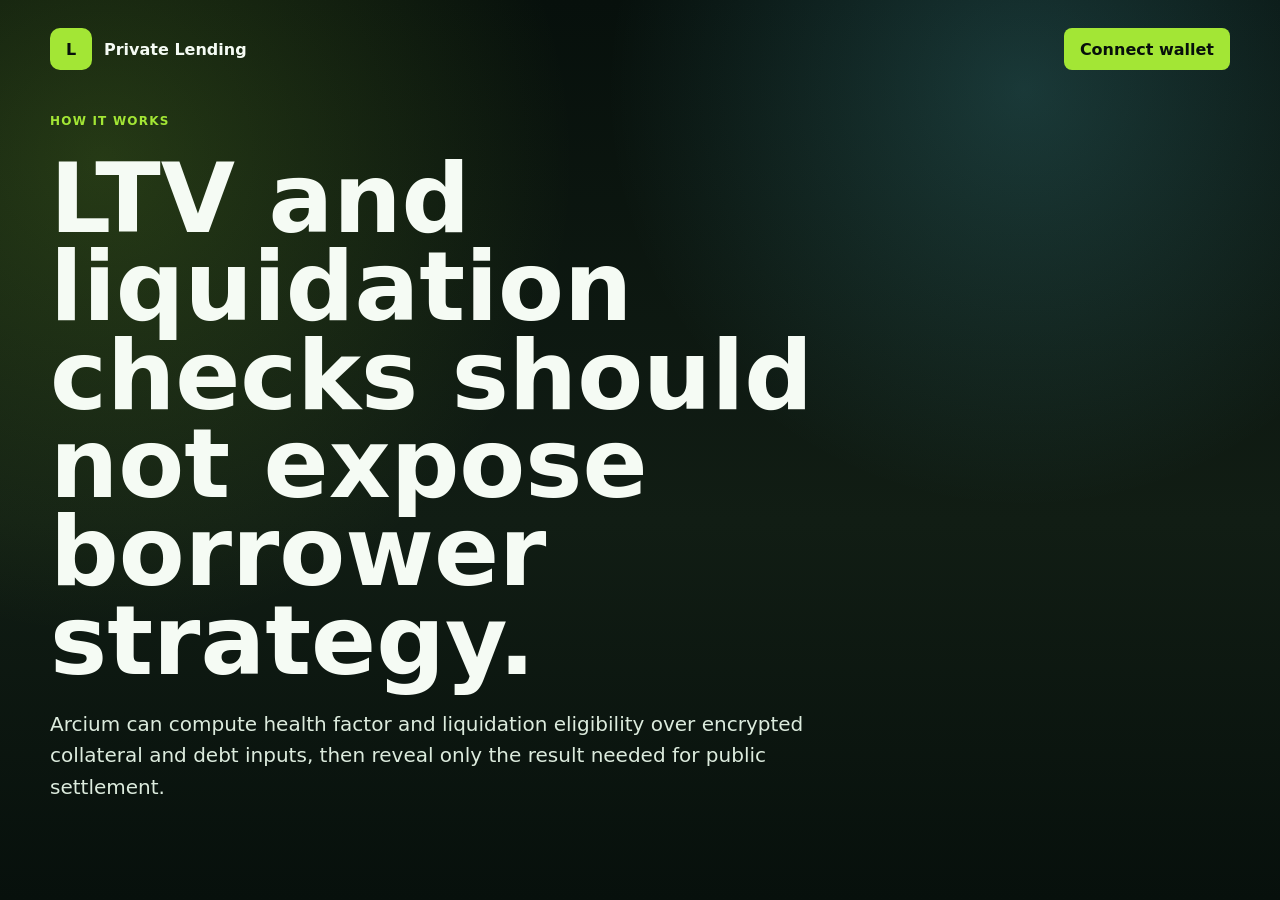
==== app/how-it-works.html @ e73a4420 "Restructure lending app into wallet-enabled pages" ====
<!doctype html><html lang="en"><head><meta charset="utf-8"/><meta name="viewport" content="width=device-width,initial-scale=1"/><title>How Private Lending Works</title><link rel="icon" href="/app/favicon.svg" type="image/svg+xml"/><link rel="stylesheet" href="/app/site.css"/><script src="/app/wallet.js" defer></script></head><body><main class="shell"><nav class="nav"><a class="brand" href="/app"><span class="brand-mark">L</span><span>Private Lending</span></a><button data-wallet-connect>Connect wallet</button></nav><section class="hero"><p class="eyebrow">How it works</p><h1>LTV and liquidation checks should not expose borrower strategy.</h1><p class="lede">Arcium can compute health factor and liquidation eligibility over encrypted collateral and debt inputs, then reveal only the result needed for public settlement.</p></section></main></body></html>
---- app/site.css ----
:root{color-scheme:dark;--bg:#07100c;--panel:rgba(15,24,18,.86);--line:rgba(230,245,235,.16);--text:#f5fbf4;--muted:#adbdaf;--accent:#a3e635;--accent2:#67e8f9;font-family:Inter,ui-sans-serif,system-ui,-apple-system,BlinkMacSystemFont,"Segoe UI",sans-serif}*{box-sizing:border-box}body{margin:0;min-height:100vh;color:var(--text);background:radial-gradient(circle at 80% 10%,rgba(103,232,249,.18),transparent 32%),radial-gradient(circle at 8% 18%,rgba(163,230,53,.18),transparent 34%),linear-gradient(180deg,#07100c,#111d14 58%,#07100c)}a{color:inherit;text-decoration:none}.shell{width:min(1180px,calc(100% - 32px));margin:0 auto;padding:28px 0 56px}.nav{display:flex;align-items:center;justify-content:space-between;gap:16px;margin-bottom:42px}.brand{display:flex;align-items:center;gap:12px;font-weight:850}.brand-mark{display:grid;place-items:center;width:42px;height:42px;border-radius:10px;background:var(--accent);color:#07100b}.links,.cta-row{display:flex;gap:12px;align-items:center;flex-wrap:wrap;color:var(--muted)}button,.primary{border:0;border-radius:8px;min-height:42px;padding:0 16px;background:var(--accent);color:#07100b;font:inherit;font-weight:850;cursor:pointer}.secondary{border:1px solid var(--line);background:rgba(255,255,255,.05);color:var(--text)}.hero{min-height:56vh;display:grid;align-content:center;gap:24px}.eyebrow{margin:0;color:var(--accent);font-size:12px;font-weight:850;text-transform:uppercase;letter-spacing:.1em}h1{max-width:920px;margin:0;font-size:clamp(46px,8vw,96px);line-height:.92}h2{margin:0 0 10px;font-size:28px}p{color:var(--muted);line-height:1.58}.lede{max-width:760px;margin:0;font-size:20px;color:#dcebdd}.grid{display:grid;grid-template-columns:repeat(3,1fr);gap:16px;margin-top:28px}.card,.panel{border:1px solid var(--line);border-radius:12px;background:var(--panel);box-shadow:0 22px 70px rgba(0,0,0,.28);padding:20px}.layout{display:grid;grid-template-columns:minmax(0,1fr) 360px;gap:18px}.form-grid{display:grid;grid-template-columns:repeat(2,minmax(0,1fr));gap:14px}label{display:grid;gap:8px;color:var(--muted);font-weight:750;font-size:13px}input,select{width:100%;border:1px solid var(--line);border-radius:8px;min-height:44px;padding:0 12px;color:var(--text);background:rgba(4,8,6,.72);font:inherit}.wide{grid-column:1/-1}.verified{color:var(--accent)}.warning{color:#facc15}@media(max-width:850px){.grid,.layout,.form-grid{grid-template-columns:1fr}.nav{align-items:flex-start;flex-direction:column}}
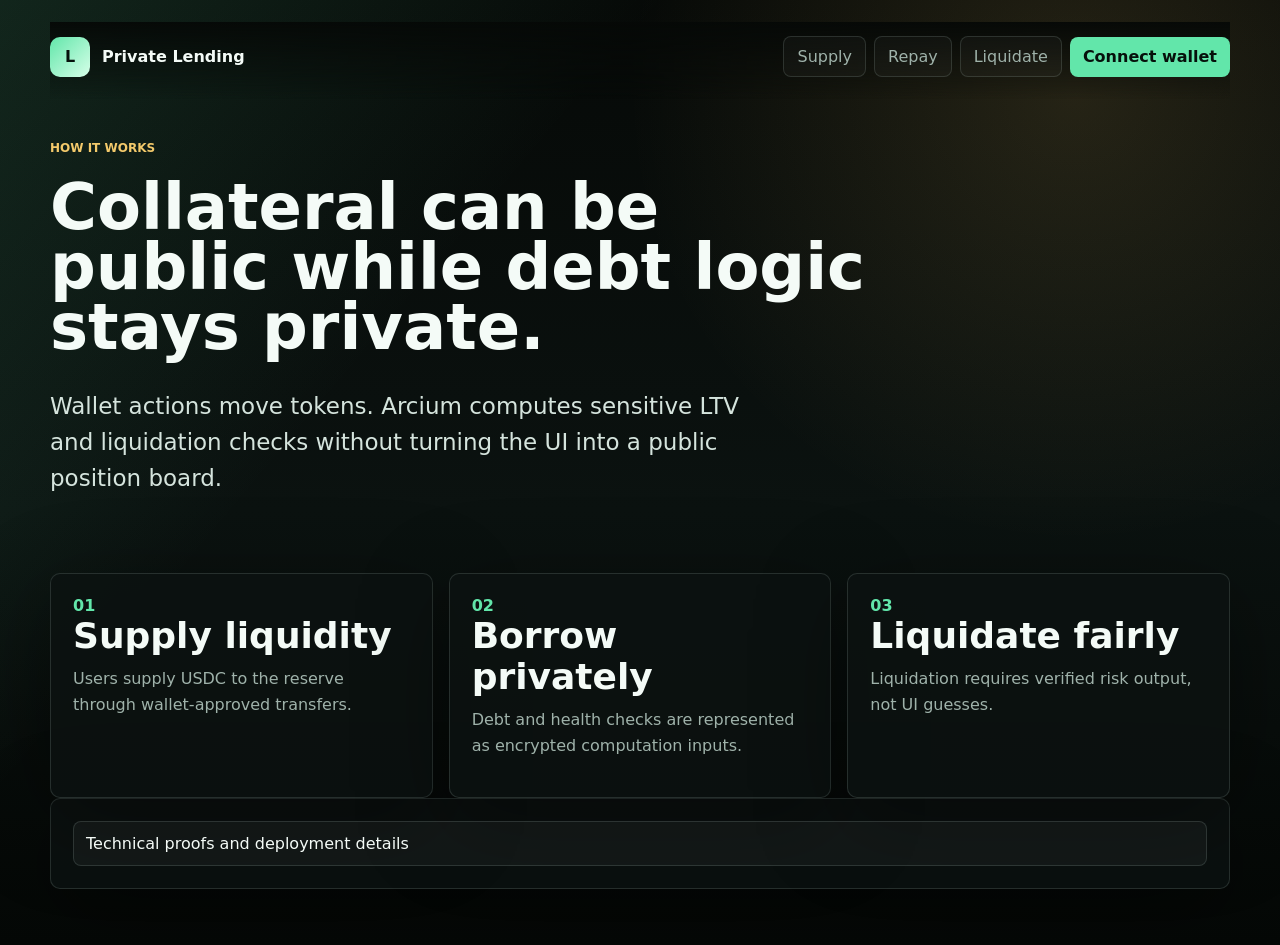
==== commit 2f75136d: "Modernize wallet enabled lending UI" ====
--- a/app/how-it-works.html
+++ b/app/how-it-works.html
@@ -1 +1 @@
-<!doctype html><html lang="en"><head><meta charset="utf-8"/><meta name="viewport" content="width=device-width,initial-scale=1"/><title>How Private Lending Works</title><link rel="icon" href="/app/favicon.svg" type="image/svg+xml"/><link rel="stylesheet" href="/app/site.css"/><script src="/app/wallet.js" defer></script></head><body><main class="shell"><nav class="nav"><a class="brand" href="/app"><span class="brand-mark">L</span><span>Private Lending</span></a><button data-wallet-connect>Connect wallet</button></nav><section class="hero"><p class="eyebrow">How it works</p><h1>LTV and liquidation checks should not expose borrower strategy.</h1><p class="lede">Arcium can compute health factor and liquidation eligibility over encrypted collateral and debt inputs, then reveal only the result needed for public settlement.</p></section></main></body></html>
+<!doctype html><html lang="en"><head><meta charset="utf-8"/><meta name="viewport" content="width=device-width, initial-scale=1"/><title>How Private Lending Works</title><link rel="icon" href="/app/favicon.svg" type="image/svg+xml"/><link rel="stylesheet" href="/app/site.css"/><script src="/app/wallet.js" defer></script></head><body><main class="shell"><header class="topbar"><a class="brand" href="/app"><span class="brand-mark">L</span><span>Private Lending</span></a><nav class="nav-links"><a href="/app/pages/supply-borrow.html">Supply</a><a href="/app/pages/repay-withdraw.html">Repay</a><a href="/app/pages/liquidation.html">Liquidate</a><button class="wallet-trigger" type="button" data-wallet-connect>Connect wallet</button></nav></header><section class="page-head"><p class="eyebrow">How it works</p><h1>Collateral can be public while debt logic stays private.</h1><p class="lede">Wallet actions move tokens. Arcium computes sensitive LTV and liquidation checks without turning the UI into a public position board.</p></section><section class="grid"><article class="feature-card"><span>01</span><h2>Supply liquidity</h2><p>Users supply USDC to the reserve through wallet-approved transfers.</p></article><article class="feature-card"><span>02</span><h2>Borrow privately</h2><p>Debt and health checks are represented as encrypted computation inputs.</p></article><article class="feature-card"><span>03</span><h2>Liquidate fairly</h2><p>Liquidation requires verified risk output, not UI guesses.</p></article></section><section class="panel proof-panel"><button class="proof-toggle" type="button" data-proof-toggle>Technical proofs and deployment details</button><div class="proof-body"><dl class="kv"><div><dt>Status</dt><dd data-contract-state>Checking</dd></div><div><dt>Program</dt><dd data-program-id>Checking</dd></div><div><dt>Deploy tx</dt><dd data-deploy-tx>Checking</dd></div></dl></div></section></main></body></html>
--- a/app/site.css
+++ b/app/site.css
@@ -1 +1,468 @@
-:root{color-scheme:dark;--bg:#07100c;--panel:rgba(15,24,18,.86);--line:rgba(230,245,235,.16);--text:#f5fbf4;--muted:#adbdaf;--accent:#a3e635;--accent2:#67e8f9;font-family:Inter,ui-sans-serif,system-ui,-apple-system,BlinkMacSystemFont,"Segoe UI",sans-serif}*{box-sizing:border-box}body{margin:0;min-height:100vh;color:var(--text);background:radial-gradient(circle at 80% 10%,rgba(103,232,249,.18),transparent 32%),radial-gradient(circle at 8% 18%,rgba(163,230,53,.18),transparent 34%),linear-gradient(180deg,#07100c,#111d14 58%,#07100c)}a{color:inherit;text-decoration:none}.shell{width:min(1180px,calc(100% - 32px));margin:0 auto;padding:28px 0 56px}.nav{display:flex;align-items:center;justify-content:space-between;gap:16px;margin-bottom:42px}.brand{display:flex;align-items:center;gap:12px;font-weight:850}.brand-mark{display:grid;place-items:center;width:42px;height:42px;border-radius:10px;background:var(--accent);color:#07100b}.links,.cta-row{display:flex;gap:12px;align-items:center;flex-wrap:wrap;color:var(--muted)}button,.primary{border:0;border-radius:8px;min-height:42px;padding:0 16px;background:var(--accent);color:#07100b;font:inherit;font-weight:850;cursor:pointer}.secondary{border:1px solid var(--line);background:rgba(255,255,255,.05);color:var(--text)}.hero{min-height:56vh;display:grid;align-content:center;gap:24px}.eyebrow{margin:0;color:var(--accent);font-size:12px;font-weight:850;text-transform:uppercase;letter-spacing:.1em}h1{max-width:920px;margin:0;font-size:clamp(46px,8vw,96px);line-height:.92}h2{margin:0 0 10px;font-size:28px}p{color:var(--muted);line-height:1.58}.lede{max-width:760px;margin:0;font-size:20px;color:#dcebdd}.grid{display:grid;grid-template-columns:repeat(3,1fr);gap:16px;margin-top:28px}.card,.panel{border:1px solid var(--line);border-radius:12px;background:var(--panel);box-shadow:0 22px 70px rgba(0,0,0,.28);padding:20px}.layout{display:grid;grid-template-columns:minmax(0,1fr) 360px;gap:18px}.form-grid{display:grid;grid-template-columns:repeat(2,minmax(0,1fr));gap:14px}label{display:grid;gap:8px;color:var(--muted);font-weight:750;font-size:13px}input,select{width:100%;border:1px solid var(--line);border-radius:8px;min-height:44px;padding:0 12px;color:var(--text);background:rgba(4,8,6,.72);font:inherit}.wide{grid-column:1/-1}.verified{color:var(--accent)}.warning{color:#facc15}@media(max-width:850px){.grid,.layout,.form-grid{grid-template-columns:1fr}.nav{align-items:flex-start;flex-direction:column}}
+:root {
+  color-scheme: dark;
+  --bg: #060907;
+  --bg-soft: #0b1210;
+  --panel: rgba(12, 19, 17, 0.84);
+  --panel-2: rgba(15, 28, 24, 0.72);
+  --line: rgba(204, 235, 224, 0.14);
+  --line-strong: rgba(98, 230, 170, 0.36);
+  --text: #f4fbf7;
+  --muted: #9fb2aa;
+  --accent: #62e6aa;
+  --accent-2: #f3c96b;
+  --red: #ff7a7a;
+  --green: #7cf7b4;
+  --shadow: 0 24px 90px rgba(0, 0, 0, 0.38);
+  font-family:
+    Inter, ui-sans-serif, system-ui, -apple-system, BlinkMacSystemFont, "Segoe UI",
+    sans-serif;
+}
+
+* {
+  box-sizing: border-box;
+}
+
+body {
+  margin: 0;
+  min-height: 100vh;
+  color: var(--text);
+  background:
+    linear-gradient(130deg, rgba(98, 230, 170, 0.13), transparent 32rem),
+    radial-gradient(circle at 84% 10%, rgba(243, 201, 107, 0.13), transparent 28rem),
+    linear-gradient(180deg, var(--bg), var(--bg-soft) 54%, #050806);
+}
+
+a {
+  color: inherit;
+  text-decoration: none;
+}
+
+button,
+input,
+select,
+textarea {
+  font: inherit;
+}
+
+.shell {
+  width: min(1180px, calc(100% - 32px));
+  margin: 0 auto;
+  padding: 22px 0 56px;
+}
+
+.topbar {
+  position: sticky;
+  top: 0;
+  z-index: 30;
+  display: flex;
+  align-items: center;
+  justify-content: space-between;
+  gap: 18px;
+  padding: 14px 0 22px;
+  background: linear-gradient(180deg, rgba(6, 9, 7, 0.96), rgba(6, 9, 7, 0));
+  backdrop-filter: blur(16px);
+}
+
+.brand {
+  display: inline-flex;
+  align-items: center;
+  gap: 12px;
+  font-weight: 900;
+}
+
+.brand-mark {
+  display: grid;
+  width: 40px;
+  height: 40px;
+  place-items: center;
+  border-radius: 10px;
+  color: #06100b;
+  background: linear-gradient(135deg, var(--accent), #d7ffe9);
+}
+
+.nav-links {
+  display: flex;
+  flex-wrap: wrap;
+  gap: 8px;
+  align-items: center;
+  justify-content: center;
+}
+
+.nav-links a,
+.ghost,
+.wallet-trigger {
+  min-height: 40px;
+  border: 1px solid var(--line);
+  border-radius: 8px;
+  padding: 10px 13px;
+  color: var(--muted);
+  background: rgba(255, 255, 255, 0.03);
+}
+
+.nav-links a:hover,
+.ghost:hover {
+  color: var(--text);
+  border-color: var(--line-strong);
+}
+
+.wallet-trigger,
+.primary,
+.action {
+  cursor: pointer;
+  border: 0;
+  color: #06100b;
+  background: var(--accent);
+  font-weight: 900;
+}
+
+.hero {
+  display: grid;
+  grid-template-columns: minmax(0, 1.15fr) minmax(320px, 0.85fr);
+  gap: clamp(22px, 4vw, 56px);
+  align-items: center;
+  min-height: calc(100vh - 112px);
+}
+
+.eyebrow {
+  margin: 0 0 12px;
+  color: var(--accent-2);
+  font-size: 12px;
+  font-weight: 900;
+  letter-spacing: 0;
+  text-transform: uppercase;
+}
+
+h1,
+h2,
+h3,
+p {
+  margin-top: 0;
+}
+
+h1 {
+  max-width: 880px;
+  margin-bottom: 22px;
+  font-size: clamp(44px, 7vw, 92px);
+  line-height: 0.94;
+  letter-spacing: 0;
+}
+
+h2 {
+  margin-bottom: 10px;
+  font-size: clamp(24px, 3vw, 36px);
+  letter-spacing: 0;
+}
+
+.lede {
+  max-width: 720px;
+  color: #d5e4dd;
+  font-size: clamp(18px, 2vw, 23px);
+  line-height: 1.55;
+}
+
+.cta-row,
+.page-actions,
+.status-row {
+  display: flex;
+  flex-wrap: wrap;
+  gap: 12px;
+  align-items: center;
+}
+
+.primary,
+.secondary,
+.action,
+.ghost {
+  display: inline-flex;
+  min-height: 44px;
+  align-items: center;
+  justify-content: center;
+  border-radius: 8px;
+  padding: 0 16px;
+}
+
+.secondary {
+  color: var(--text);
+  border: 1px solid var(--line);
+  background: rgba(255, 255, 255, 0.04);
+}
+
+.panel,
+.feature-card,
+.stat {
+  border: 1px solid var(--line);
+  border-radius: 10px;
+  background: var(--panel);
+  box-shadow: var(--shadow);
+}
+
+.panel {
+  padding: 22px;
+}
+
+.hero-card {
+  min-height: 390px;
+  padding: 24px;
+  background:
+    linear-gradient(145deg, rgba(98, 230, 170, 0.16), transparent),
+    var(--panel);
+}
+
+.hero-card-grid {
+  display: grid;
+  gap: 12px;
+  margin-top: 18px;
+}
+
+.stat {
+  padding: 16px;
+  background: var(--panel-2);
+}
+
+.stat strong {
+  display: block;
+  margin-bottom: 4px;
+  color: var(--accent);
+  font-size: 28px;
+}
+
+.muted,
+.hint,
+.feature-card p,
+.panel p {
+  color: var(--muted);
+  line-height: 1.6;
+}
+
+.grid {
+  display: grid;
+  grid-template-columns: repeat(3, minmax(0, 1fr));
+  gap: 16px;
+  margin-top: 28px;
+}
+
+.feature-card {
+  min-height: 210px;
+  padding: 22px;
+  transition:
+    transform 160ms ease,
+    border-color 160ms ease;
+}
+
+.feature-card:hover {
+  transform: translateY(-2px);
+  border-color: var(--line-strong);
+}
+
+.feature-card span {
+  color: var(--accent);
+  font-weight: 900;
+}
+
+.page-head {
+  display: grid;
+  gap: 10px;
+  max-width: 820px;
+  padding: 42px 0 26px;
+}
+
+.page-head h1 {
+  font-size: clamp(38px, 5vw, 68px);
+}
+
+.layout {
+  display: grid;
+  grid-template-columns: minmax(0, 1fr) 360px;
+  gap: 18px;
+  align-items: start;
+}
+
+.form-grid {
+  display: grid;
+  grid-template-columns: repeat(2, minmax(0, 1fr));
+  gap: 14px;
+}
+
+.wide {
+  grid-column: 1 / -1;
+}
+
+label {
+  display: grid;
+  gap: 8px;
+  color: var(--text);
+  font-size: 13px;
+  font-weight: 850;
+}
+
+input,
+select,
+textarea,
+output {
+  width: 100%;
+  min-height: 46px;
+  border: 1px solid var(--line);
+  border-radius: 8px;
+  padding: 11px 12px;
+  color: var(--text);
+  background: rgba(4, 8, 10, 0.72);
+  outline: none;
+}
+
+textarea {
+  min-height: 130px;
+  resize: vertical;
+}
+
+input:focus,
+select:focus,
+textarea:focus {
+  border-color: var(--accent);
+}
+
+.proof-toggle {
+  width: 100%;
+  cursor: pointer;
+  border: 1px solid var(--line);
+  border-radius: 8px;
+  padding: 12px;
+  color: var(--text);
+  background: rgba(255, 255, 255, 0.04);
+  text-align: left;
+}
+
+.proof-body {
+  display: none;
+  margin-top: 12px;
+  overflow-wrap: anywhere;
+}
+
+.proof-panel.open .proof-body {
+  display: block;
+}
+
+.kv {
+  display: grid;
+  gap: 10px;
+}
+
+.kv div {
+  display: grid;
+  gap: 4px;
+  padding-bottom: 10px;
+  border-bottom: 1px solid var(--line);
+}
+
+.kv dt {
+  color: var(--muted);
+  font-size: 12px;
+  text-transform: uppercase;
+}
+
+.kv dd {
+  margin: 0;
+}
+
+.status-pill {
+  display: inline-flex;
+  width: fit-content;
+  min-height: 30px;
+  align-items: center;
+  border: 1px solid var(--line);
+  border-radius: 999px;
+  padding: 0 10px;
+  color: var(--muted);
+}
+
+.status-pill.good {
+  color: #06100b;
+  border-color: var(--green);
+  background: var(--green);
+}
+
+.status-pill.warn {
+  color: #130e02;
+  border-color: var(--accent-2);
+  background: var(--accent-2);
+}
+
+.activity {
+  display: grid;
+  gap: 10px;
+  margin-top: 14px;
+}
+
+.activity-item {
+  border: 1px solid var(--line);
+  border-radius: 8px;
+  padding: 12px;
+  background: rgba(0, 0, 0, 0.18);
+}
+
+.wallet-modal {
+  position: fixed;
+  inset: 0;
+  z-index: 100;
+  display: none;
+  place-items: center;
+  padding: 18px;
+  background: rgba(0, 0, 0, 0.62);
+  backdrop-filter: blur(10px);
+}
+
+.wallet-modal.open {
+  display: grid;
+}
+
+.wallet-dialog {
+  width: min(460px, 100%);
+  border: 1px solid var(--line);
+  border-radius: 12px;
+  padding: 20px;
+  background: #0b1210;
+  box-shadow: var(--shadow);
+}
+
+.wallet-option {
+  display: flex;
+  width: 100%;
+  min-height: 56px;
+  align-items: center;
+  justify-content: space-between;
+  gap: 12px;
+  margin-top: 10px;
+  cursor: pointer;
+  border: 1px solid var(--line);
+  border-radius: 8px;
+  padding: 0 14px;
+  color: var(--text);
+  background: rgba(255, 255, 255, 0.04);
+}
+
+.wallet-option:hover {
+  border-color: var(--line-strong);
+}
+
+.wallet-option small {
+  color: var(--muted);
+}
+
+@media (max-width: 900px) {
+  .topbar,
+  .layout,
+  .hero,
+  .grid,
+  .form-grid {
+    grid-template-columns: 1fr;
+  }
+
+  .topbar {
+    align-items: stretch;
+    flex-direction: column;
+  }
+
+  .hero {
+    min-height: auto;
+    padding-top: 28px;
+  }
+}
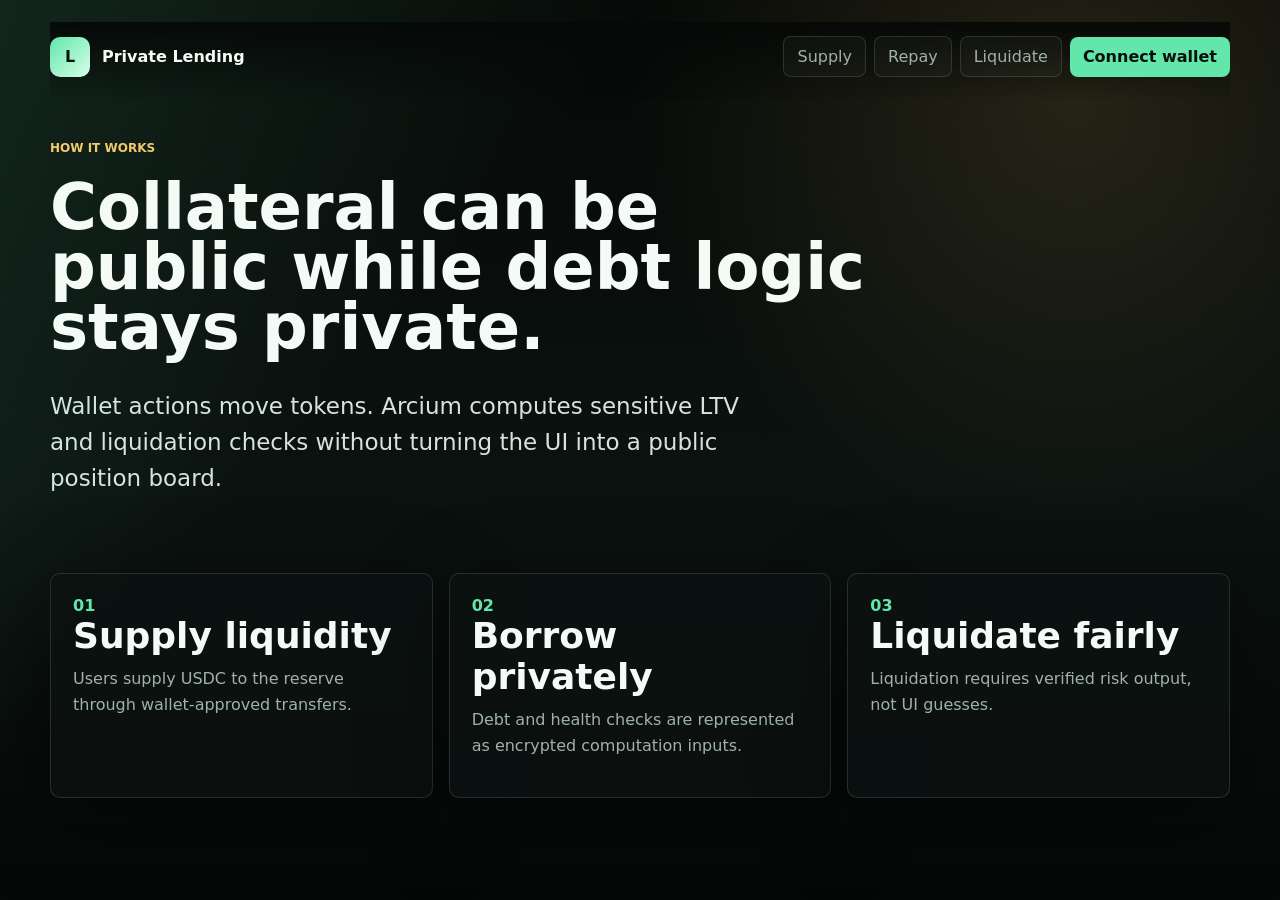
==== commit 91efe0ea: "Implement live Arcium dapp flows" ====
--- a/app/how-it-works.html
+++ b/app/how-it-works.html
@@ -1 +1 @@
-<!doctype html><html lang="en"><head><meta charset="utf-8"/><meta name="viewport" content="width=device-width, initial-scale=1"/><title>How Private Lending Works</title><link rel="icon" href="/app/favicon.svg" type="image/svg+xml"/><link rel="stylesheet" href="/app/site.css"/><script src="/app/wallet.js" defer></script></head><body><main class="shell"><header class="topbar"><a class="brand" href="/app"><span class="brand-mark">L</span><span>Private Lending</span></a><nav class="nav-links"><a href="/app/pages/supply-borrow.html">Supply</a><a href="/app/pages/repay-withdraw.html">Repay</a><a href="/app/pages/liquidation.html">Liquidate</a><button class="wallet-trigger" type="button" data-wallet-connect>Connect wallet</button></nav></header><section class="page-head"><p class="eyebrow">How it works</p><h1>Collateral can be public while debt logic stays private.</h1><p class="lede">Wallet actions move tokens. Arcium computes sensitive LTV and liquidation checks without turning the UI into a public position board.</p></section><section class="grid"><article class="feature-card"><span>01</span><h2>Supply liquidity</h2><p>Users supply USDC to the reserve through wallet-approved transfers.</p></article><article class="feature-card"><span>02</span><h2>Borrow privately</h2><p>Debt and health checks are represented as encrypted computation inputs.</p></article><article class="feature-card"><span>03</span><h2>Liquidate fairly</h2><p>Liquidation requires verified risk output, not UI guesses.</p></article></section><section class="panel proof-panel"><button class="proof-toggle" type="button" data-proof-toggle>Technical proofs and deployment details</button><div class="proof-body"><dl class="kv"><div><dt>Status</dt><dd data-contract-state>Checking</dd></div><div><dt>Program</dt><dd data-program-id>Checking</dd></div><div><dt>Deploy tx</dt><dd data-deploy-tx>Checking</dd></div></dl></div></section></main></body></html>
+<!doctype html><html lang="en"><head><meta charset="utf-8"/><meta name="viewport" content="width=device-width, initial-scale=1"/><title>How Private Lending Works</title><link rel="icon" href="/app/favicon.svg" type="image/svg+xml"/><link rel="stylesheet" href="/app/site.css"/><script src="/app/wallet.js" defer></script></head><body><main class="shell"><header class="topbar"><a class="brand" href="/app"><span class="brand-mark">L</span><span>Private Lending</span></a><nav class="nav-links"><a href="/app/pages/supply-borrow.html">Supply</a><a href="/app/pages/repay-withdraw.html">Repay</a><a href="/app/pages/liquidation.html">Liquidate</a><button class="wallet-trigger" type="button" data-wallet-connect>Connect wallet</button></nav></header><section class="page-head"><p class="eyebrow">How it works</p><h1>Collateral can be public while debt logic stays private.</h1><p class="lede">Wallet actions move tokens. Arcium computes sensitive LTV and liquidation checks without turning the UI into a public position board.</p></section><section class="grid"><article class="feature-card"><span>01</span><h2>Supply liquidity</h2><p>Users supply USDC to the reserve through wallet-approved transfers.</p></article><article class="feature-card"><span>02</span><h2>Borrow privately</h2><p>Debt and health checks are represented as encrypted computation inputs.</p></article><article class="feature-card"><span>03</span><h2>Liquidate fairly</h2><p>Liquidation requires verified risk output, not UI guesses.</p></article></section></main></body></html>
--- a/app/site.css
+++ b/app/site.css
@@ -320,7 +320,7 @@
   border-color: var(--accent);
 }
 
-.proof-toggle {
+.verification-toggle {
   width: 100%;
   cursor: pointer;
   border: 1px solid var(--line);
@@ -331,13 +331,13 @@
   text-align: left;
 }
 
-.proof-body {
+.verification-body {
   display: none;
   margin-top: 12px;
   overflow-wrap: anywhere;
 }
 
-.proof-panel.open .proof-body {
+.verification-panel.open .verification-body {
   display: block;
 }
 
@@ -397,6 +397,15 @@
   border-radius: 8px;
   padding: 12px;
   background: rgba(0, 0, 0, 0.18);
+}
+
+.activity-toast-stack {
+  position: fixed;
+  right: 18px;
+  bottom: 18px;
+  z-index: 120;
+  width: min(420px, calc(100% - 36px));
+  margin-top: 0;
 }
 
 .wallet-modal {
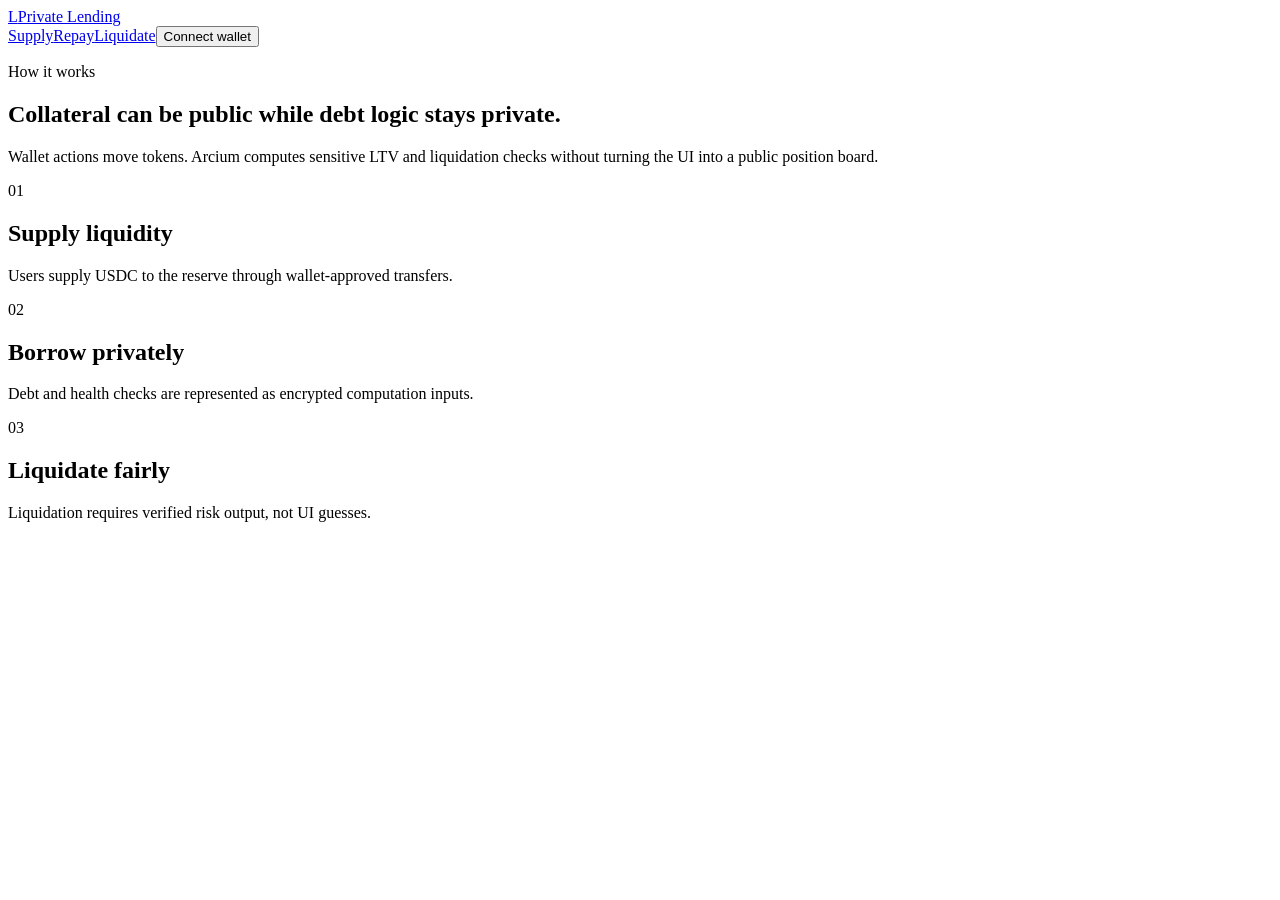
==== commit 713dc37d: "Fix Vercel asset routing" ====
--- a/app/how-it-works.html
+++ b/app/how-it-works.html
@@ -1 +1 @@
-<!doctype html><html lang="en"><head><meta charset="utf-8"/><meta name="viewport" content="width=device-width, initial-scale=1"/><title>How Private Lending Works</title><link rel="icon" href="/app/favicon.svg" type="image/svg+xml"/><link rel="stylesheet" href="/app/site.css"/><script src="/app/wallet.js" defer></script></head><body><main class="shell"><header class="topbar"><a class="brand" href="/app"><span class="brand-mark">L</span><span>Private Lending</span></a><nav class="nav-links"><a href="/app/pages/supply-borrow.html">Supply</a><a href="/app/pages/repay-withdraw.html">Repay</a><a href="/app/pages/liquidation.html">Liquidate</a><button class="wallet-trigger" type="button" data-wallet-connect>Connect wallet</button></nav></header><section class="page-head"><p class="eyebrow">How it works</p><h1>Collateral can be public while debt logic stays private.</h1><p class="lede">Wallet actions move tokens. Arcium computes sensitive LTV and liquidation checks without turning the UI into a public position board.</p></section><section class="grid"><article class="feature-card"><span>01</span><h2>Supply liquidity</h2><p>Users supply USDC to the reserve through wallet-approved transfers.</p></article><article class="feature-card"><span>02</span><h2>Borrow privately</h2><p>Debt and health checks are represented as encrypted computation inputs.</p></article><article class="feature-card"><span>03</span><h2>Liquidate fairly</h2><p>Liquidation requires verified risk output, not UI guesses.</p></article></section></main></body></html>
+<!doctype html><html lang="en"><head><meta charset="utf-8"/><meta name="viewport" content="width=device-width, initial-scale=1"/><title>How Private Lending Works</title><link rel="icon" href="/favicon.svg" type="image/svg+xml"/><link rel="stylesheet" href="/site.css"/><script src="/wallet.js" defer></script></head><body><main class="shell"><header class="topbar"><a class="brand" href="/"><span class="brand-mark">L</span><span>Private Lending</span></a><nav class="nav-links"><a href="/pages/supply-borrow.html">Supply</a><a href="/pages/repay-withdraw.html">Repay</a><a href="/pages/liquidation.html">Liquidate</a><button class="wallet-trigger" type="button" data-wallet-connect>Connect wallet</button></nav></header><section class="page-head"><p class="eyebrow">How it works</p><h1>Collateral can be public while debt logic stays private.</h1><p class="lede">Wallet actions move tokens. Arcium computes sensitive LTV and liquidation checks without turning the UI into a public position board.</p></section><section class="grid"><article class="feature-card"><span>01</span><h2>Supply liquidity</h2><p>Users supply USDC to the reserve through wallet-approved transfers.</p></article><article class="feature-card"><span>02</span><h2>Borrow privately</h2><p>Debt and health checks are represented as encrypted computation inputs.</p></article><article class="feature-card"><span>03</span><h2>Liquidate fairly</h2><p>Liquidation requires verified risk output, not UI guesses.</p></article></section></main></body></html>
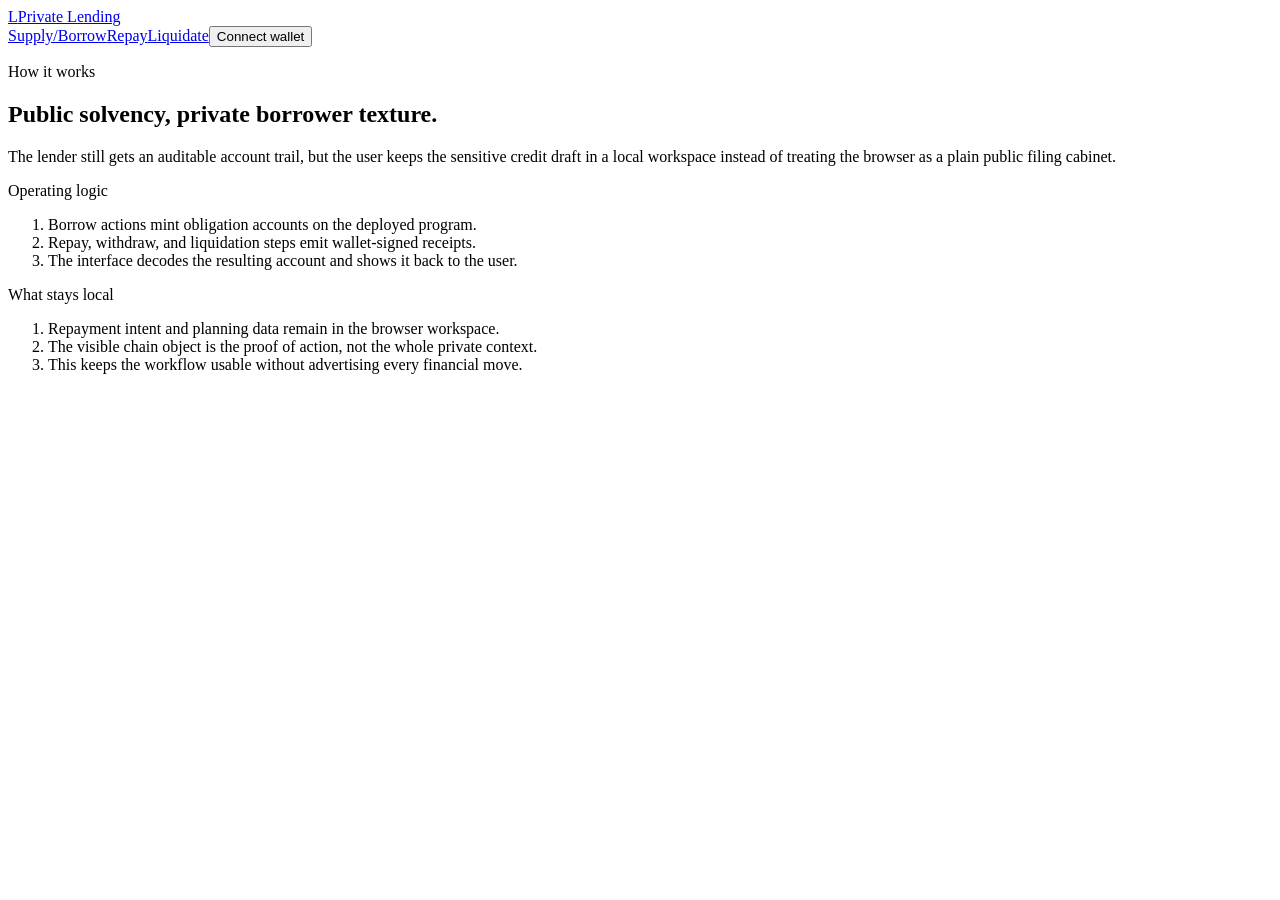
==== commit 00b4e365: "Redesign editorial landing pages" ====
--- a/app/how-it-works.html
+++ b/app/how-it-works.html
@@ -1 +1,42 @@
-<!doctype html><html lang="en"><head><meta charset="utf-8"/><meta name="viewport" content="width=device-width, initial-scale=1"/><title>How Private Lending Works</title><link rel="icon" href="/favicon.svg" type="image/svg+xml"/><link rel="stylesheet" href="/site.css"/><script src="/wallet.js" defer></script></head><body><main class="shell"><header class="topbar"><a class="brand" href="/"><span class="brand-mark">L</span><span>Private Lending</span></a><nav class="nav-links"><a href="/pages/supply-borrow.html">Supply</a><a href="/pages/repay-withdraw.html">Repay</a><a href="/pages/liquidation.html">Liquidate</a><button class="wallet-trigger" type="button" data-wallet-connect>Connect wallet</button></nav></header><section class="page-head"><p class="eyebrow">How it works</p><h1>Collateral can be public while debt logic stays private.</h1><p class="lede">Wallet actions move tokens. Arcium computes sensitive LTV and liquidation checks without turning the UI into a public position board.</p></section><section class="grid"><article class="feature-card"><span>01</span><h2>Supply liquidity</h2><p>Users supply USDC to the reserve through wallet-approved transfers.</p></article><article class="feature-card"><span>02</span><h2>Borrow privately</h2><p>Debt and health checks are represented as encrypted computation inputs.</p></article><article class="feature-card"><span>03</span><h2>Liquidate fairly</h2><p>Liquidation requires verified risk output, not UI guesses.</p></article></section></main></body></html>
+<!doctype html>
+<html lang="en">
+  <head>
+    <meta charset="utf-8" />
+    <meta name="viewport" content="width=device-width, initial-scale=1" />
+    <title>How Private Lending Works</title>
+    <link rel="icon" href="/favicon.svg" type="image/svg+xml" />
+    <link rel="stylesheet" href="/site.css" />
+    <script src="/wallet.js" defer></script>
+  </head>
+  <body>
+    <main class="shell">
+      <header class="topbar">
+        <a class="brand" href="/"><span class="brand-mark">L</span><span>Private Lending</span></a>
+        <nav class="nav-links"><a href="/pages/supply-borrow.html">Supply/Borrow</a><a href="/pages/repay-withdraw.html">Repay</a><a href="/pages/liquidation.html">Liquidate</a><button class="wallet-trigger" type="button" data-wallet-connect>Connect wallet</button></nav>
+      </header>
+      <section class="page-head">
+        <p class="eyebrow">How it works</p>
+        <h1>Public solvency, private borrower texture.</h1>
+        <p class="lede">The lender still gets an auditable account trail, but the user keeps the sensitive credit draft in a local workspace instead of treating the browser as a plain public filing cabinet.</p>
+      </section>
+      <section class="editorial-band">
+        <article class="editorial-copy">
+          <p class="eyebrow">Operating logic</p>
+          <ol class="step-list">
+            <li>Borrow actions mint obligation accounts on the deployed program.</li>
+            <li>Repay, withdraw, and liquidation steps emit wallet-signed receipts.</li>
+            <li>The interface decodes the resulting account and shows it back to the user.</li>
+          </ol>
+        </article>
+        <article class="route-list">
+          <p class="eyebrow">What stays local</p>
+          <ol>
+            <li>Repayment intent and planning data remain in the browser workspace.</li>
+            <li>The visible chain object is the proof of action, not the whole private context.</li>
+            <li>This keeps the workflow usable without advertising every financial move.</li>
+          </ol>
+        </article>
+      </section>
+    </main>
+  </body>
+</html>
